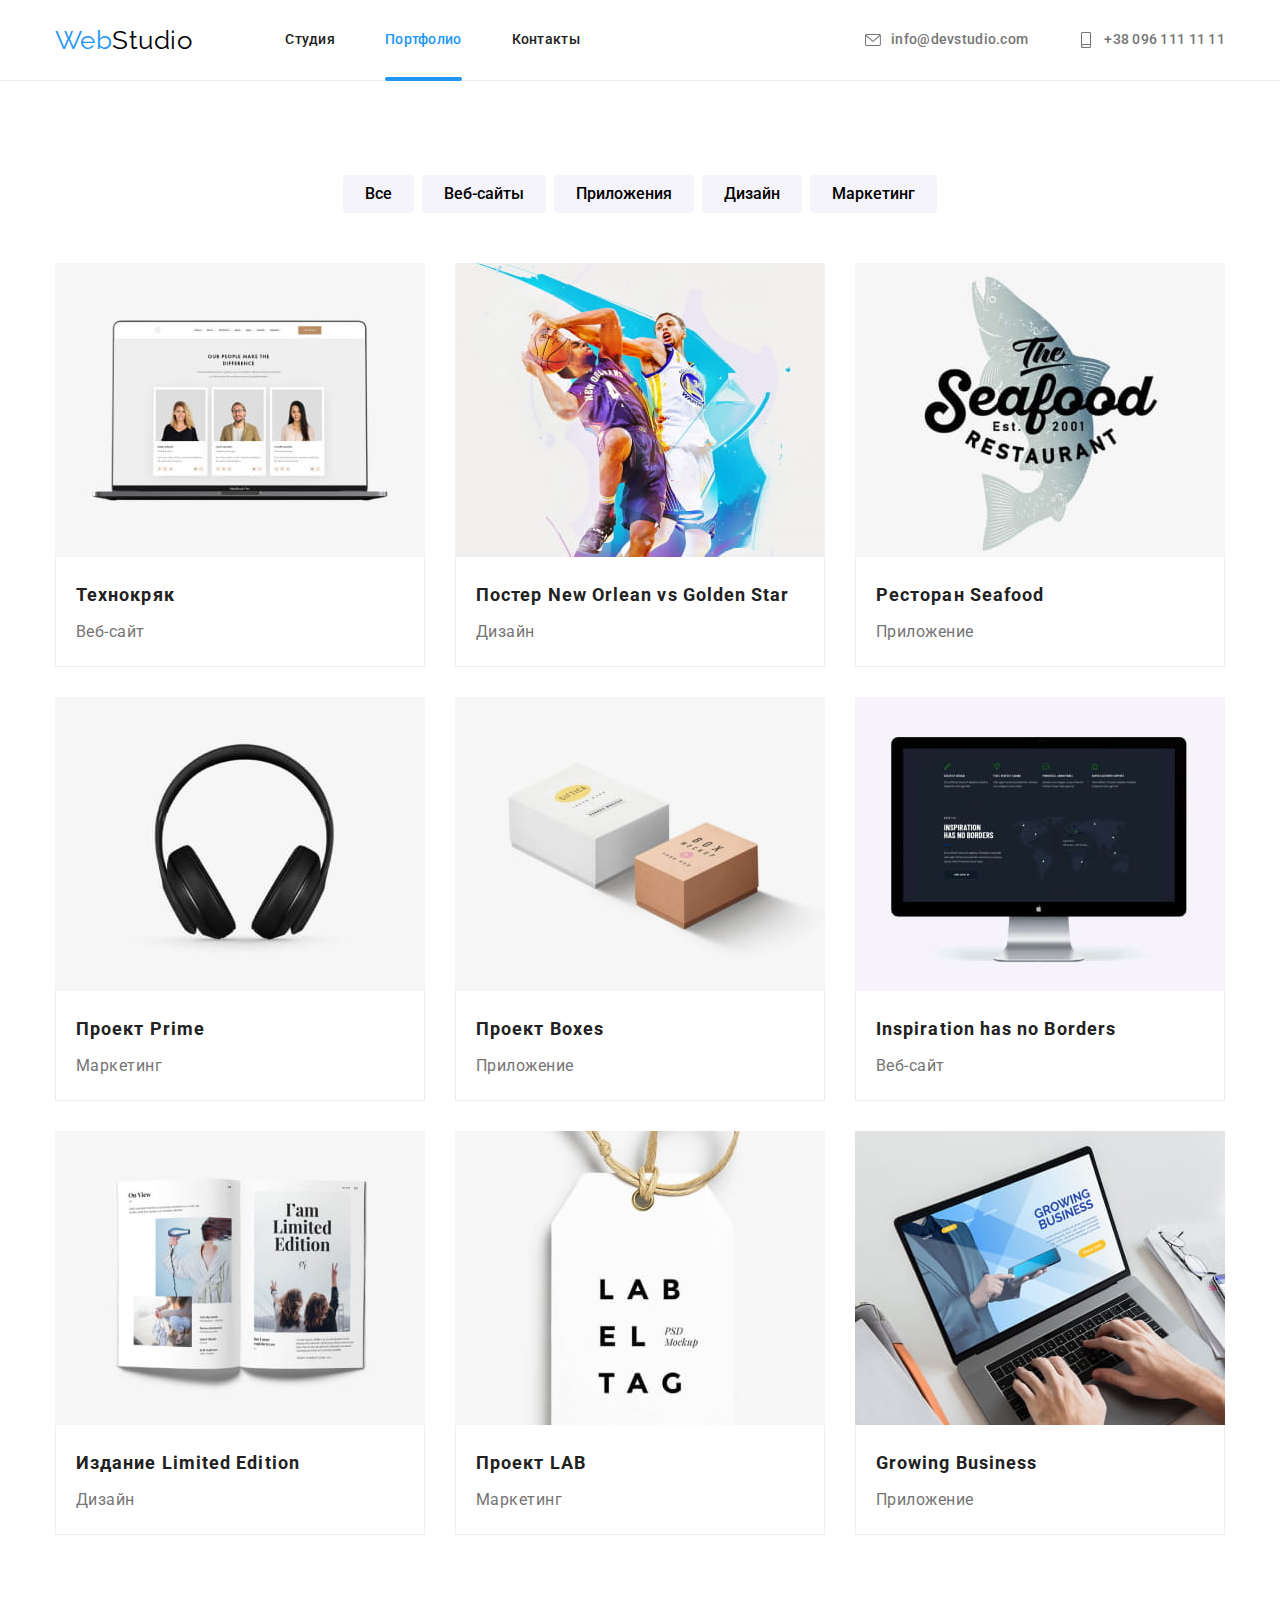
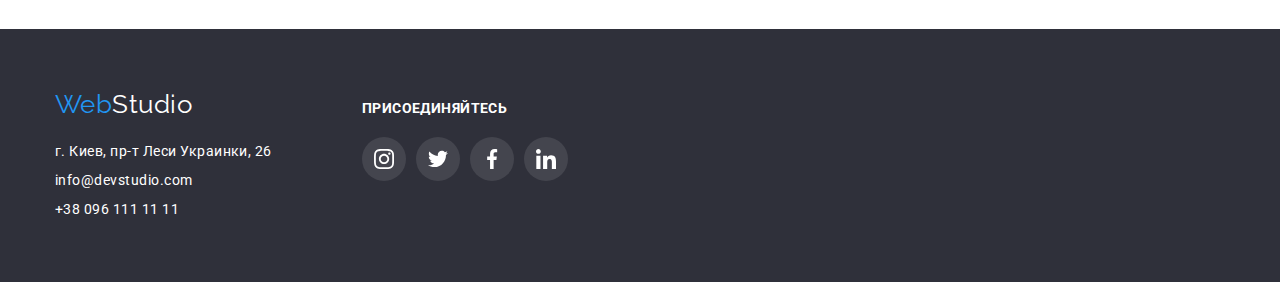
==== portfolio.html @ b2b52bb5 "clonned repo" ====
<!DOCTYPE html>
<html lang="ru">

<head>
    <meta charset="UTF-8">
    <meta http-equiv="X-UA-Compatible" content="IE=edge">
    <meta name="viewport" content="width=device-width, initial-scale=1.0">
    <title>Студия</title>
    <link rel="stylesheet"
        href="https://cdnjs.cloudflare.com/ajax/libs/modern-normalize/1.1.0/modern-normalize.min.css">
    <link rel="stylesheet" href="./css/styles.css">
    <link rel="preconnect" href="https://fonts.googleapis.com">
    <link rel="preconnect" href="https://fonts.gstatic.com" crossorigin>
    <link
        href="https://fonts.googleapis.com/css2?family=Raleway:wght@700&family=Roboto:wght@400;500;700;900&display=swap"
        rel="stylesheet">
</head>

<body>
    <header class="header-style">
        <div class="container header-container">
            <nav class="navigation">
                <a href="./index.html" class="logo"><span>Web</span>Studio</a>
                <ul class="menu">
                    <li class="item"><a href="./index.html" class="menu-link">Студия</a></li>
                    <li class="item"><a href="./portfolio.html" class="menu-link current">Портфолио</a></li>
                    <li class="item"><a href="#" class="menu-link">Контакты</a></li>
                </ul>
            </nav>
            <ul class="contact">
                <li class="item"><a href="mailto:info@devstudio.com" class="contact-link">
                        <svg class="icon-contact">
                            <use href="./images/icons.svg#icon-envelope"></use>
                        </svg>
                        info@devstudio.com</a></li>
                <li class="item"><a href="tel:+380961111111" class="contact-link">
                        <svg class="icon-contact">
                            <use href="./images/icons.svg#icon-smartphone"></use>
                        </svg>
                        +38 096 111 11 11</a></li>
            </ul>
        </div>
    </header>
    <main>
        <section class="section portfolio">
            <h1 class="portfolio-title">Портфолио</h1>
            <ul class="filter-list container">
                <li class="filter-item"><button type="button" class="filter-button">Все</button></li>
                <li class="filter-item"><button type="button" class="filter-button">Веб-сайты</button></li>
                <li class="filter-item"><button type="button" class="filter-button">Приложения</button></li>
                <li class="filter-item"><button type="button" class="filter-button">Дизайн</button></li>
                <li class="filter-item"><button type="button" class="filter-button">Маркетинг</button></li>
            </ul>
            <ul class="portfolio-list container">
                <li class="portfolio-item">
                    <div class="portfolio-thumb">
                        <a href="#" class="portfolio-link">
                            <div class="portfolio-overlay-container">
                            <img src="./images/project1.jpg" class="port-image" alt="Технокряк">
                                <div class="portfolio-overlay">
                                Ресурс предлагает комплексные предложения с разным уровнем функционала и сервисов. Все это позволит посетителю получить
                                исчерпывающие сведения о компании или частном лице.
                                </div>
                            </div>
                            <div class="portfolio-info">
                                <p class="portfolio-item-name">Технокряк</p>
                                <p class="portfolio-item-category">Веб-сайт</p>
                            </div>
                        </a>
                    </div>
                </li>
                <li class="portfolio-item">
                    <div class="portfolio-thumb">
                        <a href="#" class="portfolio-link">
                            <div class="portfolio-overlay-container">
                                <img src="./images/project2.jpg" class="port-image" alt="Постер New Orlean vs Golden Star">
                                    <div class="portfolio-overlay">
                                    Ресурс предлагает комплексные предложения с разным уровнем функционала и сервисов. Все это позволит посетителю
                                    получить
                                    исчерпывающие сведения о компании или частном лице.
                                    </div>
                            </div>
                            <div class="portfolio-info">
                                <p class="portfolio-item-name">Постер New Orlean vs Golden Star</p>
                                <p class="portfolio-item-category">Дизайн</p>
                            </div>
                        </a>
                    </div>
                        
                </li>
                <li class="portfolio-item">
                    <div class="portfolio-thumb">
                        <a href="#" class="portfolio-link">
                            <div class="portfolio-overlay-container">
                                <img src="./images/project3.jpg" class="port-image" alt="Ресторан Seafood">
                                <div class="portfolio-overlay">
                                    Ресурс предлагает комплексные предложения с разным уровнем функционала и сервисов. Все это позволит посетителю
                                    получить
                                    исчерпывающие сведения о компании или частном лице.
                                </div>
                            </div>
                            <div class="portfolio-info">
                                <p class="portfolio-item-name">Ресторан Seafood</p>
                                <p class="portfolio-item-category">Приложение</p>
                            </div>
                        </a>
                    </div>
                    
                </li>
                <li class="portfolio-item">
                    <div class="portfolio-thumb">
                        <a href="#" class="portfolio-link">
                            <div class="portfolio-overlay-container">
                                <img src="./images/project4.jpg" class="port-image" alt="Проект Prime">
                                <div class="portfolio-overlay">
                                    Ресурс предлагает комплексные предложения с разным уровнем функционала и сервисов. Все это позволит посетителю
                                    получить
                                    исчерпывающие сведения о компании или частном лице.
                                </div>
                            </div>
                            <div class="portfolio-info">
                                <p class="portfolio-item-name">Проект Prime</p>
                                <p class="portfolio-item-category">Маркетинг</p>
                            </div>
                        </a>
                    </div>
                </li>
                <li class="portfolio-item">
                    <div class="portfolio-thumb">
                        <a href="#" class="portfolio-link">
                            <div class="portfolio-overlay-container">
                                <img src="./images/project5.jpg" class="port-image" alt="Проект Boxes">
                                <div class="portfolio-overlay">
                                    Ресурс предлагает комплексные предложения с разным уровнем функционала и сервисов. Все это позволит посетителю
                                    получить
                                    исчерпывающие сведения о компании или частном лице.
                                </div>
                            </div>
                            <div class="portfolio-info">
                                <p class="portfolio-item-name">Проект Boxes</p>
                                <p class="portfolio-item-category">Приложение</p>
                            </div>
                        </a>
                    </div>
                </li>
                <li class="portfolio-item">
                    <div class="portfolio-thumb">
                        <a href="#" class="portfolio-link">
                            <div class="portfolio-overlay-container">
                                <img src="./images/project6.jpg" class="port-image" alt="Inspiration has no Borders">
                                <div class="portfolio-overlay">
                                    Ресурс предлагает комплексные предложения с разным уровнем функционала и сервисов. Все это позволит посетителю
                                    получить
                                    исчерпывающие сведения о компании или частном лице.
                                </div>
                            </div>
                            <div class="portfolio-info">
                                <p class="portfolio-item-name">Inspiration has no Borders</p>
                                <p class="portfolio-item-category">Веб-сайт</p>
                            </div>
                        </a>
                    </div>
                </li>
                <li class="portfolio-item">
                    <div class="portfolio-thumb">
                        <a href="#" class="portfolio-link">
                            <div class="portfolio-overlay-container">
                                <img src="./images/project7.jpg" class="port-image" alt="Издание Limited Edition">
                                <div class="portfolio-overlay">
                                    Ресурс предлагает комплексные предложения с разным уровнем функционала и сервисов. Все это позволит посетителю
                                    получить
                                    исчерпывающие сведения о компании или частном лице.
                                </div>
                            </div>
                            <div class="portfolio-info">
                                <p class="portfolio-item-name">Издание Limited Edition</p>
                                <p class="portfolio-item-category">Дизайн</p>
                            </div>
                        </a>
                    </div>
                </li>
                <li class="portfolio-item">
                    <div class="portfolio-thumb">
                        <a href="#" class="portfolio-link">
                            <div class="portfolio-overlay-container">
                                <img src="./images/project8.jpg" class="port-image" alt="Проект LAB">
                                <div class="portfolio-overlay">
                                    Ресурс предлагает комплексные предложения с разным уровнем функционала и сервисов. Все это позволит посетителю
                                    получить
                                    исчерпывающие сведения о компании или частном лице.
                                </div>
                            </div>
                            <div class="portfolio-info">
                                <p class="portfolio-item-name">Проект LAB</p>
                                <p class="portfolio-item-category">Маркетинг</p>
                            </div>
                        </a>
                    </div>
                </li>
                <li class="portfolio-item">
                    <div class="portfolio-thumb">
                        <a href="#" class="portfolio-link">
                            <div class="portfolio-overlay-container">
                                <img src="./images/project9.jpg" class="port-image" alt="Growing Business">
                                <div class="portfolio-overlay">
                                    Ресурс предлагает комплексные предложения с разным уровнем функционала и сервисов. Все это позволит посетителю
                                    получить
                                    исчерпывающие сведения о компании или частном лице.
                                </div>
                            </div>
                            <div class="portfolio-info">
                                <p class="portfolio-item-name">Growing Business</p>
                                <p class="portfolio-item-category">Приложение</p>
                            </div>
                        </a>
                    </div>
                </li>
            </ul>
        </section>
    </main>
    <footer class="footer">
        <div class="container header-container footer-container">
            <address class="location">
                <ul class="location-list">
                    <li><a href="./index.html" class="logo logo-footer"><span>Web</span>Studio</a></li>
                    <li class="location-list-item"><a
                            href="https://www.google.com/maps/place/%D0%B1%D1%83%D0%BB.+%D0%9B%D0%B5%D1%81%D0%B8+%D0%A3%D0%BA%D1%80%D0%B0%D0%B8%D0%BD%D0%BA%D0%B8,+26,+%D0%9A%D0%B8%D0%B5%D0%B2,+02000/@50.4265807,30.5383858,17z/data=!3m1!4b1!4m5!3m4!1s0x40d4cf0e033ecbe9:0x57a4dffefec77da0!8m2!3d50.4265807!4d30.5383858"
                            class="location-link">г. Киев, пр-т Леси Украинки, 26</a></li>
                    <li class="location-list-item"><a href="mailto:info@devstudio.com"
                            class="location-link opacity">info@devstudio.com</a></li>
                    <li class="location-list-item"><a href="tel:+380961111111" class="location-link opacity">+38 096 111 11
                            11</a>
                    </li>
                </ul>
            </address>
            <div class="footer-socials">
                <p><strong>присоединяйтесь</strong></p>
                <ul class="footer-socials-list">
                    <li class="footer-socials-item">
                        <a href="https://instagram.com" class="footer-socials-link" target="_blank"
                            aria-label="Наш Instagram">
                            <svg class="footer-icon" width="20" height="20">
                                <use href="./images/icons.svg#icon-instagram"></use>
                            </svg>
                        </a>
                    </li>
                    <li class="footer-socials-item">
                        <a href="https://twitter.com" class="footer-socials-link" target="_blank" aria-label="Наш Twitter">
                            <svg class="footer-icon" width="20" height="20">
                                <use href="./images/icons.svg#icon-twitter"></use>
                            </svg>
                        </a>
                    </li>
                    <li class="footer-socials-item">
                        <a href="https://facebook.com" class="footer-socials-link" target="_blank"
                            aria-label="Наш Facebook">
                            <svg class="footer-icon" width="20" height="20">
                                <use href="./images/icons.svg#icon-facebook"></use>
                            </svg>
                        </a>
                    </li>
                    <li class="footer-socials-item">
                        <a href="https://linkedin.com" class="footer-socials-link" target="_blank"
                            aria-label="Наш LinkedIn">
                            <svg class="footer-icon" width="20" height="20">
                                <use href="./images/icons.svg#icon-linkedin"></use>
                            </svg>
                        </a>
                    </li>
                </ul>
            </div>
    
    
        </div>
    </footer>
</body>
    
</html>
---- css/styles.css ----
@keyframes currentUnderline {
    0% {
        opacity: 0;
    }

    100% {
        opacity: 1;
    }
}

:root {
    --accent-color: #2196F3;
    --main-text-color: #212121;
    --secondary-text-color: #757575;
    --main-bg-color: #ffffff;
    --secondary-bg-color: #2f303a;
    --section-bg-color: #F5F4FA;
    --blue-button-hover: #188CE8;
    --icon-color: #AFB1B8;
}

body {
    font-family: 'Roboto', sans-serif;
    line-height: 1.14;
    letter-spacing: 0.03em;
    color: var(--main-text-color);
    background-color: var(--main-bg-color);
}

h1,h2,h3,h4,h5,h6,p,ul,ol {
    margin: 0;
    padding: 0;
}

.section {
    padding-top: 94px;
    padding-bottom: 94px;
}

.container {
    max-width: 1200px;
    margin-left: auto;
    margin-right: auto;
    padding-right: 15px;
    padding-left: 15px;
}

.header-container {
    display: flex;
    align-items: center;
    padding-top: 0px;
    padding-bottom: 0px;
}

:focus {
    outline: none;
}

.header-style {
    border-bottom: 1px solid #ECECEC;
}

.navigation {
    display: flex;
    align-items: center;
}

.logo {
    
    
    font-family: 'Raleway', sans-serif;
    text-decoration: none;
    font-size: 26px;
    line-height: 1.19;
    color: #000000;
}

.logo span {
    color: var(--accent-color);
}

.menu {
    margin-left: 93px;
    list-style: none;
    display: flex;
    align-items: center;
}

.menu-link {
    text-decoration: none;
    font-weight: 500;
    font-size: 14px;
    letter-spacing: 0.02em;
    color: var(--main-text-color);
    transition-property: color;
    transition-duration: 250ms;
    transition-timing-function: cubic-bezier(0.4, 0, 0.2, 1);
}



.menu-link:hover,
.menu-link:focus {
    color: var(--accent-color);
}

.menu .current {
    color: var(--accent-color);
}

.item {
    position: relative;
}

.current::after {
    content: '';
        position: absolute;
        left: 0;
        bottom: -1px;
        margin: 0;
        padding: 0;
        width: 100%;
        height: 4px;
    
        background-color: var(--accent-color);
        border-radius: 2px;

        animation-name: currentUnderline;
        animation-duration: 250ms;

}

.menu .menu-link {
    display: block;
    padding-top: 32px;
    padding-bottom: 32px;
}

.header-container .item + .item {
    margin-left: 50px;
}

.contact {
    list-style: none;
    display: flex;
    margin-left: auto;
}

.contact-link {
    display: flex;
    align-items: center;
    padding-top: 32px;
    padding-bottom: 32px;
    text-decoration: none;
    font-weight: 500;
    font-size: 14px;
    letter-spacing: 0.02em;
    color: var(--secondary-text-color);
    fill: var(--secondary-text-color);

    transition-property: color, fill;
    transition-duration: 250ms;
    transition-timing-function: cubic-bezier(0.4, 0, 0.2, 1);    
}

.contact-link:hover,
.contact-link:focus {
    color: var(--accent-color);
}

.item {
    display: flex;
    align-items: center;
}

.icon-contact {
    max-width: 16px;
    max-height: 16px;
    margin-right: 10px;
}

.contact-link:focus,
.contact-link:hover {
    fill: var(--accent-color);
}

/* Main page */

.hero {
    background-color: var(--secondary-bg-color);
    background-image: linear-gradient(#2F303A66, #2F303A66),
    url(../images/heroimg.jpg);
    min-height: 600px;
    background-repeat: no-repeat;
    background-position: center;
    padding-top: 200px;
    padding-bottom: 200px;
}

.hero-title {
    max-width: 696px;
    margin-right: auto;
    margin-left: auto;
    text-align: center;
    font-weight: 900;
    font-size: 44px;
    line-height: 1.36;
    letter-spacing: 0.06em;
    text-transform: uppercase;
    color: var(--main-bg-color);
}

.hero-button {
    display: block;
    margin-top: 30px;
    margin-left: auto;
    margin-right: auto;
    width: 200px;
    height: 50px;
    border-radius: 4px;
    border: 0px;
    font-family: inherit;
    font-weight: 700;
    font-size: 16px;
    line-height: 1.88;
    letter-spacing: 0.06em;
    color: var(--main-bg-color);
    background-color: var(--accent-color);
    transition-property: background-color;
    transition-duration: 250ms;
    transition-timing-function: cubic-bezier(0.4, 0, 0.2, 1);
    cursor: pointer;
}

.hero-button:hover,
.hero-button:focus {
    background-color: var(--blue-button-hover);
}

.offer-title {
    position: absolute;
    width: 1px;
    height: 1px;
    margin: -1px;
    border: 0;
    padding: 0;
    white-space: nowrap;
    clip-path: inset(100%);
    clip: rect(0 0 0 0);
    overflow: hidden;
}

.flex-list {
    list-style: none;
    display: flex;
}

.flex-list .list-item + .list-item {
    margin-left: 30px;
}

.offer-list-title {
    margin-top: 30px;
    font-size: 14px;
    text-transform: uppercase;
}

.offer-list-text {
    margin-top: 10px;
    font-size: 14px;
    line-height: 1.71;
    color: var(--secondary-text-color);
}

.offer-icon-holder {
    display: flex;
    width: 100%;
    height: 120px;
    justify-content: center;
    align-items: center;
    background-color: var(--section-bg-color);
    border-radius: 4px;
}

.duties {
    padding-top: 0px;
}

.duties-title {
    font-size: 36px;
    line-height: 1.17;
    text-align: center;
}

.duties-list {
    list-style: none;
    margin-top: 50px;
}

.duties-list .list-item {
    position: relative;
}

.duties-label {
    position: absolute;
    bottom: 0;
    z-index: 2;

    width: 100%;
    padding-top: 27px;
    padding-bottom: 27px;

    font-weight: 700;
    font-size: 14px;
    line-height: 1.14;
    text-align: center;
    
    text-transform: uppercase;
    background-color: #2F303ACC;
        
    color: var(--main-bg-color);
}

.duties-link {
    display: block;
}

.team {
    background-color: var(--section-bg-color);
}



.team-card {
    flex-basis: 270px;
    box-shadow: 0px 1px 3px rgba(0, 0, 0, 0.12), 0px 1px 1px rgba(0, 0, 0, 0.14), 0px 2px 1px rgba(0, 0, 0, 0.2);
    border-radius: 0px 0px 4px 4px;
    background-color: var(--main-bg-color);
}

.team-photo {
    display: block;
    max-width: 270px;
    border: 0px;
}

.team-info {
    padding-top: 30px;
    padding-bottom: 30px;
    padding-left: 32px;
    padding-right: 32px;
}

.team-title {
    font-size: 36px;
    line-height: 1.17;
    text-align: center;
}

.team-list {
    list-style: none;
    margin-top: 50px;
}

.team-list-item {
    background-color: var(--main-bg-color)
}

.team-name {
    font-weight: 500;
    font-size: 16px;
    line-height: 1.19;
    text-align: center;
}

.team-position {
    margin-top: 10px;
    font-size: 16px;
    line-height: 1.19;
    text-align: center;
    color: var(--secondary-text-color);
}

.team-socials-list {
    margin-top: 16px;
    list-style: none;
    display: flex;
}

.team-socials-item {
    display: inline-block;
    width: 44px;
    height: 44px;
}

.team-socials-list .team-socials-item + .team-socials-item {
    margin-left: 10px;
}

.team-socials-link {
    display: flex;
    width: 100%;
    height: 100%;
    justify-content: center;
    align-items: center;
    fill: var(--icon-color);
    background-color: var(--main-bg-color);
    border-radius: 50%;
    transition-property: background-color, fill;
    transition-duration: 250ms;
    transition-timing-function: cubic-bezier(0.4, 0, 0.2, 1);
}

.team-socials-link:hover,
.team-socials-link:focus {
    background-color: var(--accent-color);
    fill: var(--main-bg-color);
    border-radius: 50%;
}

.clients-title {
    font-size: 36px;
    line-height: 1.17;
    text-align: center;
}

.clients-list {
    margin-top: 50px;
}

.clients-item {
    flex-basis: calc((100% - 150px) / 6);
}

.clients-link {
    display: flex;
    max-width: 100%;
    height: 92px;
    justify-content: center;
    align-items: center;
    border: 1px solid var(--icon-color);
    border-radius: 4px;
    fill: var(--icon-color);

    transition-property: border, fill;
    transition-duration: 250ms;
    transition-timing-function: cubic-bezier(0.4, 0, 0.2, 1); 
}

.clients-list .clients-item + .clients-item {
    margin-left: 30px;
}

.clients-link:focus,
.clients-link:hover {
    border: 1px solid var(--accent-color);
    fill: var(--accent-color);
}

.backdrop {
    position: fixed;
    top: 0;
    left: 0;
    z-index: 999;
    
    width: 100%;
    height: 100%;
    background-color: #00000033;

    opacity: 1;

    transition-property: opacity, visibility;
    transition-duration: 250ms;
    transition-timing-function: (0.4, 0, 0.2, 1);

}

.backdrop.is-hidden {
    visibility: hidden;
    opacity: 0;
    pointer-events: none;
}



.modal {
    position: absolute;
    width: 528px;
    height: 581px;
    max-width: 95vh;
    max-height: 95vh;

    

    top: 50%;
    left: 50%;

    border-radius: 4px;
    background-color: var(--main-bg-color);

    box-shadow: 0px 1px 3px rgba(0, 0, 0, 0.12), 0px 1px 1px rgba(0, 0, 0, 0.14), 0px 2px 1px rgba(0, 0, 0, 0.2);

    transform: translate(-50%, -50%) scale(1);
    transition-property: transform;
    transition-duration: 250ms;
    transition-timing-function: (0.4, 0, 0.2, 1);

}

.backdrop.is-hidden .modal {
    transform: translate(-50%, -50%) scale(1.1);
    
}

.close-button {
    position: absolute;
    top: 8px;
    right: 8px;

    display: flex;
    width: 30px;
    height: 30px;

    justify-content: center;
    align-items: center;

    
    background-color: var(--main-bg-color);
    border: 1px solid #0000001A;
    border-radius: 50%;
    fill: #000000;

    transition-property: fill;
    transition-duration: 250ms;
    transition-timing-function: cubic-bezier(0.4, 0, 0.2, 1);

}

.close-button:hover {
    cursor: pointer;
    fill: var(--accent-color);
}


/* footer */

.footer {
    padding-top: 60px;
    padding-bottom: 60px;
    background-color: var(--secondary-bg-color);
}

.logo-footer {
    color: var(--main-bg-color);
    display: block;
    margin-bottom: 20px;
}

.location {
    font-style: normal;
    
}

.location-list {
    list-style: none;
}

.location-list-item {
    display: block;
}


.location .location-list-item + .location-list-item {
    margin-top: 5px;
}

.location-link {
    display: inline-block;
    text-decoration: none;
    font-size: 14px;
    line-height: 1.71;
    
    color: var(--main-bg-color);

    transition-property: color;
    transition-duration: 250ms;
    transition-timing-function: cubic-bezier(0.4, 0, 0.2, 1);
}

.location-link-opacity {
    opacity: 0.6;
}

.location-link:hover,
.location-link:focus {
    color: var(--accent-color);
}

.footer-socials {
    margin-left: 90px;
    align-items: flex-start;
}

.footer-container {
    align-items: baseline;
}

.footer-socials p {
    font-size: 14px;
    line-height: 1.14;
    letter-spacing: 0.03em;
    text-transform: uppercase;
    color: var(--main-bg-color);
}

.footer-socials-list {
    margin-top: 20px;
    list-style: none;
    display: flex;
}

.footer-socials-item {
    display: inline-block;
    width: 44px;
    height: 44px;
}

.footer-socials-list .footer-socials-item + .footer-socials-item {
    margin-left: 10px;
}

.footer-socials-link {
    display: flex;
    width: 100%;
    height: 100%;
    justify-content: center;
    align-items: center;
    fill: var(--main-bg-color);

    background-color: rgba(255, 255, 255, 0.1);
    border-radius: 50%;

    transition-property: background-color;
    transition-duration: 250ms;
    transition-timing-function: cubic-bezier(0.4, 0, 0.2, 1);
}

.footer-socials-link:hover,
.footer-socials-link:focus {
    background-color: var(--accent-color);
    border-radius: 50%;
}


/* Portfolio */

.portfolio-title {
    position: absolute;
    width: 1px;
    height: 1px;
    margin: -1px;
    border: 0;
    padding: 0;
    white-space: nowrap;
    clip-path: inset(100%);
    clip: rect(0 0 0 0);
    overflow: hidden;
}

.filter-list {
    list-style: none;
    display: flex;
    justify-content: center;
}

.filter-list .filter-item + .filter-item {
    margin-left: 8px;
}

.filter-button {
    padding-top: 6px;
    padding-right: 22px;
    padding-bottom: 6px;
    padding-left: 22px;
    border-radius: 4px;
    border: 0px solid black;
    font-family: inherit;
    font-weight: 500;
    font-size: 16px;
    line-height: 1.62;
    background-color: var(--section-bg-color);
    cursor: pointer;

    transition-property: color, background-color, box-shadow;
    transition-duration: 250ms;
    transition-timing-function: cubic-bezier(0.4, 0, 0.2, 1);
}

.filter-button:hover,
.filter-button:focus {
    color: var(--main-bg-color);
    background-color: var(--accent-color);
    box-shadow: 0px 3px 1px rgba(0, 0, 0, 0.1), 0px 1px 2px rgba(0, 0, 0, 0.08), 0px 2px 2px rgba(0, 0, 0, 0.12);
}

.portfolio-list {
    list-style: none;
    margin-top: 50px;
    display: flex;
    flex-wrap: wrap;
}

.portfolio-item {
    flex-basis: calc((100% - 60px) / 3);
    margin-left: 30px;
    margin-bottom: 30px;
}

.portfolio-thumb {
}

.portfolio-overlay-container {
    position: relative;
    width: 100%;
    height: 100%;
    overflow: hidden;
}

.portfolio-overlay {
    position: absolute;
    bottom: 0;
    width: 100%;
    height: 100%;
    padding: 63px 24px;

    font-size: 18px;
    line-height: 1.56;

    color: var(--main-bg-color);
    background-color: #2196F3E5;
    

    transform: translateY(101%);
    transition-property: transform;
    transition-duration: 250ms;
    transition-timing-function: cubic-bezier(0.4, 0, 0.2, 1);
}



.portfolio-item:nth-child(3n+1) {
    margin-left: 0px;
}

.portfolio-item:nth-last-child(-n+3) {
    margin-bottom: 0px;
}

.portfolio-info {
    padding-top: 20px;
    padding-right: 24px;
    padding-bottom: 19px;
    padding-left: 20px;
    
    border: 1px solid #EEEEEE;
    border-top: 0px solid transparent;
}

.portfolio-link {
    

    display: block;
    width: 100%;
    height: 100%;
    text-decoration: none;
    color: inherit;

    transition-property: box-shadow;
    transition-duration: 250ms;
    transition-timing-function: cubic-bezier(0.4, 0, 0.2, 1);
}


.portfolio-link:focus,
.portfolio-link:hover {

    box-shadow: 0px 1px 1px rgba(0, 0, 0, 0.12), 0px 4px 4px rgba(0, 0, 0, 0.06), 1px 4px 6px rgba(0, 0, 0, 0.16);
}

.portfolio-link:hover .portfolio-overlay,
.portfolio-link:focus .portfolio-overlay {
    transform: translateY(0);
}

.port-image {
    display: block;
    max-width: 100%;
    height: auto;
}

.portfolio-item-name {
    font-weight: 700;
    font-size: 18px;
    line-height: 2;
    letter-spacing: 0.06em;
}

.portfolio-item-category {
    margin-top: 4px;
    font-size: 16px;
    line-height: 1.88;
    color: var(--secondary-text-color);
}
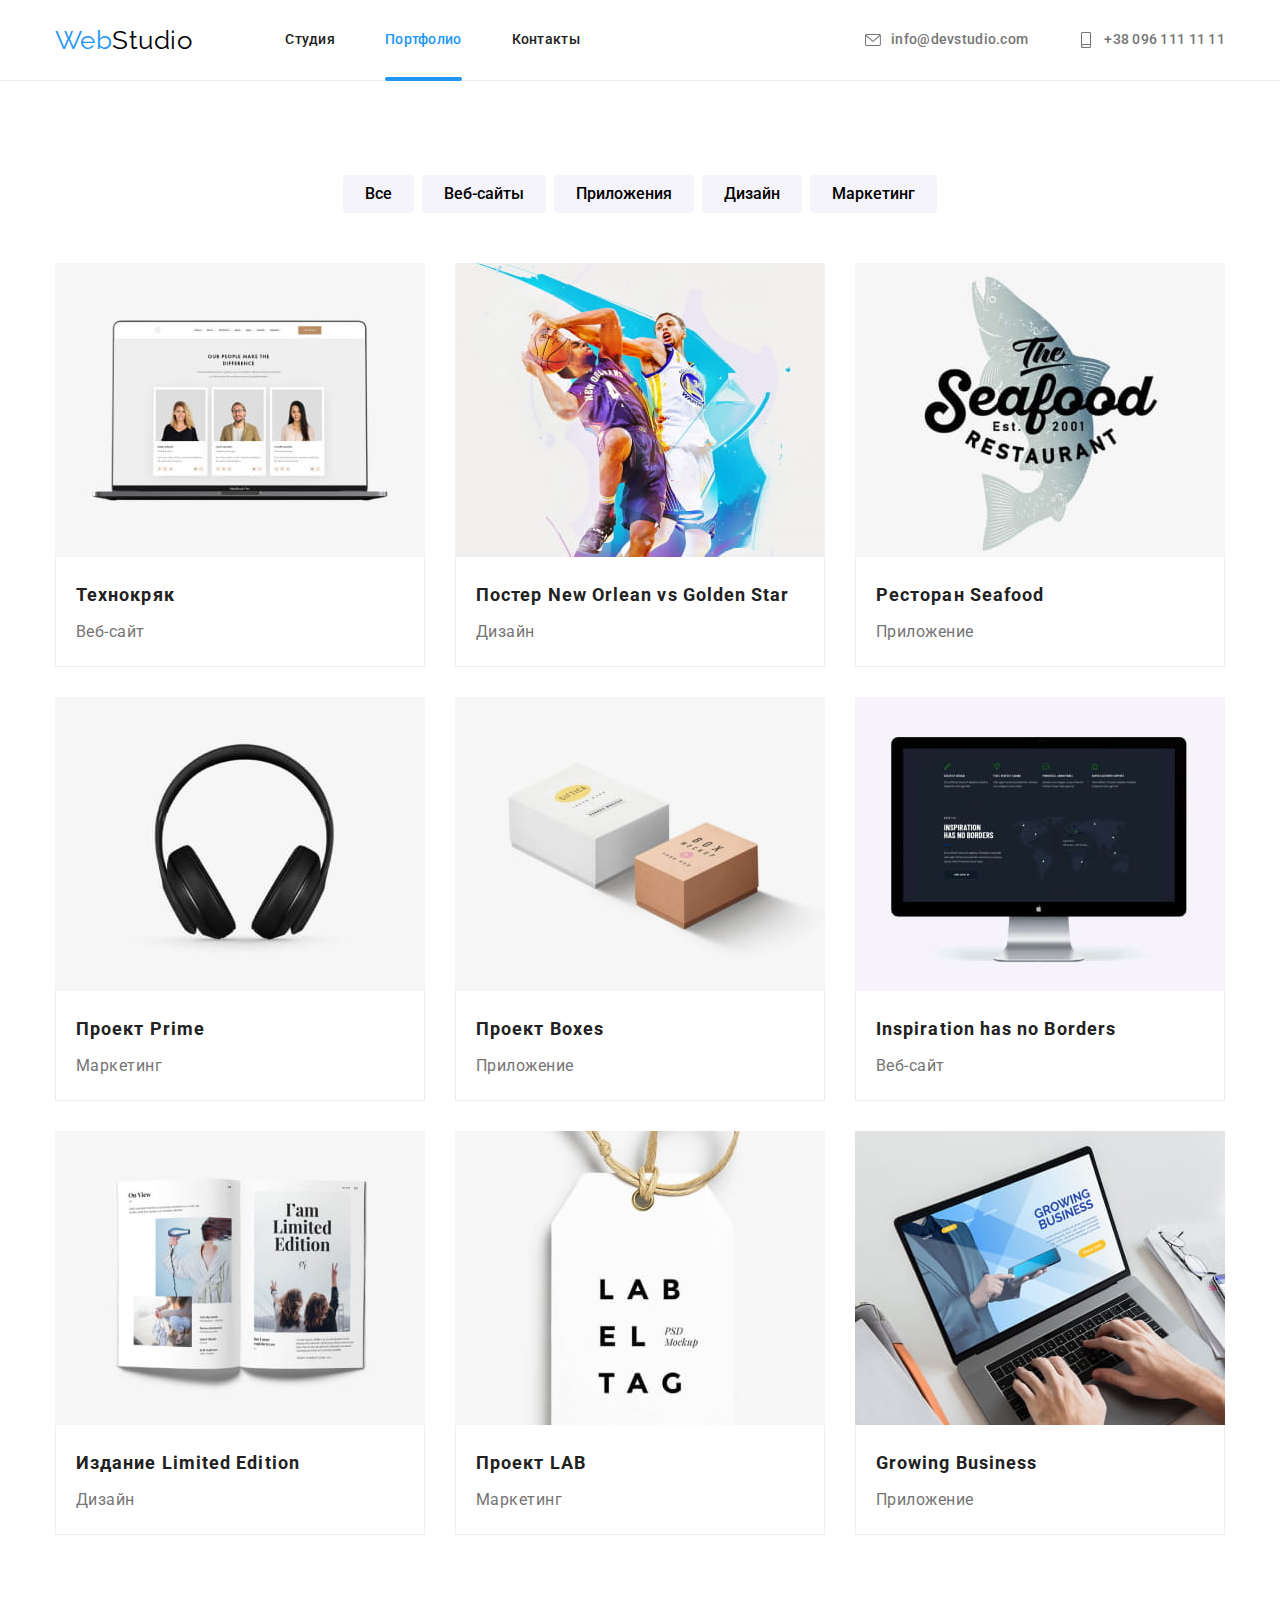
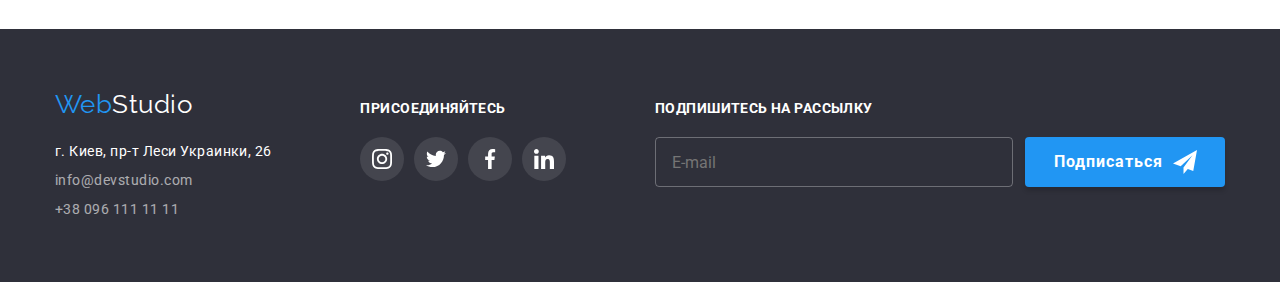
==== commit 4ef16bf6: "done svg-check" ====
--- a/portfolio.html
+++ b/portfolio.html
@@ -227,14 +227,14 @@
                             href="https://www.google.com/maps/place/%D0%B1%D1%83%D0%BB.+%D0%9B%D0%B5%D1%81%D0%B8+%D0%A3%D0%BA%D1%80%D0%B0%D0%B8%D0%BD%D0%BA%D0%B8,+26,+%D0%9A%D0%B8%D0%B5%D0%B2,+02000/@50.4265807,30.5383858,17z/data=!3m1!4b1!4m5!3m4!1s0x40d4cf0e033ecbe9:0x57a4dffefec77da0!8m2!3d50.4265807!4d30.5383858"
                             class="location-link">г. Киев, пр-т Леси Украинки, 26</a></li>
                     <li class="location-list-item"><a href="mailto:info@devstudio.com"
-                            class="location-link opacity">info@devstudio.com</a></li>
-                    <li class="location-list-item"><a href="tel:+380961111111" class="location-link opacity">+38 096 111 11
-                            11</a>
+                            class="location-link location-link-opacity">info@devstudio.com</a></li>
+                    <li class="location-list-item"><a href="tel:+380961111111"
+                            class="location-link location-link-opacity">+38 096 111 11 11</a>
                     </li>
                 </ul>
             </address>
             <div class="footer-socials">
-                <p><strong>присоединяйтесь</strong></p>
+                <p class="footer-cta"><strong>присоединяйтесь</strong></p>
                 <ul class="footer-socials-list">
                     <li class="footer-socials-item">
                         <a href="https://instagram.com" class="footer-socials-link" target="_blank"
@@ -268,6 +268,21 @@
                         </a>
                     </li>
                 </ul>
+            </div>
+            <div class="footer-subscribe">
+                <p class="footer-cta"><strong>подпишитесь на рассылку</strong></p>
+    
+                <form>
+                    <label class="subscribe-form">
+                        <input type="email" name="email" class="subscribe-input" placeholder="E-mail">
+                        <div class="subscribe-button-send">
+                            <button type="submit" class="hero-button subscribe-button">Подписаться</button>
+                            <svg class="subscribe-icon" width="24" height="24">
+                                <use href="./images/icons.svg#icon-send"></use>
+                            </svg>
+                        </div>
+                    </label>
+                </form>
             </div>
     
     
--- a/css/styles.css
+++ b/css/styles.css
@@ -32,6 +32,17 @@
     padding: 0;
 }
 
+.visually-hidden {
+    position: absolute;
+    width: 1px;
+    height: 1px;
+    margin: -1px;
+    border: 0;
+    padding: 0;
+    clip: rect(0 0 0 0);
+    overflow: hidden;
+}
+
 .section {
     padding-top: 94px;
     padding-bottom: 94px;
@@ -53,7 +64,8 @@
 }
 
 :focus {
-    outline: none;
+    /* outline: none; */
+    outline-style: none;
 }
 
 .header-style {
@@ -226,6 +238,9 @@
     letter-spacing: 0.06em;
     color: var(--main-bg-color);
     background-color: var(--accent-color);
+
+    box-shadow: 0px 4px 4px rgba(0, 0, 0, 0.15);
+
     transition-property: background-color;
     transition-duration: 250ms;
     transition-timing-function: cubic-bezier(0.4, 0, 0.2, 1);
@@ -471,7 +486,7 @@
 
     transition-property: opacity, visibility;
     transition-duration: 250ms;
-    transition-timing-function: (0.4, 0, 0.2, 1);
+    transition-timing-function: cubic-bezier(0.4, 0, 0.2, 1);
 
 }
 
@@ -487,8 +502,10 @@
     position: absolute;
     width: 528px;
     height: 581px;
-    max-width: 95vh;
-    max-height: 95vh;
+    /* max-width: 95vh;
+    max-height: 95vh; */
+
+    padding: 40px;
 
     
 
@@ -497,20 +514,178 @@
 
     border-radius: 4px;
     background-color: var(--main-bg-color);
+    
 
     box-shadow: 0px 1px 3px rgba(0, 0, 0, 0.12), 0px 1px 1px rgba(0, 0, 0, 0.14), 0px 2px 1px rgba(0, 0, 0, 0.2);
 
     transform: translate(-50%, -50%) scale(1);
     transition-property: transform;
     transition-duration: 250ms;
-    transition-timing-function: (0.4, 0, 0.2, 1);
+    transition-timing-function: cubic-bezier(0.4, 0, 0.2, 1);
 
 }
 
 .backdrop.is-hidden .modal {
     transform: translate(-50%, -50%) scale(1.1);
-    
-}
+}
+
+.modal-header {
+    display: block;
+    margin-bottom: 2px;
+    font-weight: 700;
+    font-size: 20px;
+    line-height: 1.15;
+    text-align: center;
+}
+
+.modal-form {
+    position: relative;
+    display: flex;
+    flex-direction: column;
+    margin-top: 26px; 
+    
+}
+
+.modal-label {
+    position: absolute;
+    top: -18px;
+    left: 0;
+    font-size: 12px;
+    line-height: 1.17;
+    color: var(--secondary-text-color);
+    letter-spacing: 0.01em;
+}
+
+.modal-input {
+    display: block;
+    width: 100%;
+    
+    /* height: 40px; */
+    /* margin-top: 20px; */
+    padding: 11px;
+    padding-left: 42px;
+    border: 1px solid #21212133;
+    border-radius: 4px;
+    resize: none;
+
+    transition-property: border;
+    transition-duration: 250ms;
+    transition-timing-function: cubic-bezier(0.4, 0, 0.2, 1);
+}
+
+.modal-icon {
+    position: absolute;
+    top: 50%;
+    transform: translateY(-50%);
+    left: 9px;
+
+    fill: var(--main-text-color);
+    transition-property: fill;
+    transition-duration: 250ms;
+    transition-timing-function: cubic-bezier(0.4, 0, 0.2, 1);
+}
+
+
+.modal-input:focus {
+    border: 1px solid var(--accent-color);
+}
+
+.modal-input:hover {
+    border-color: var(--accent-color);
+}
+
+
+.modal-input:focus + .modal-icon {
+    fill: var(--accent-color);
+}
+
+.modal-input:hover+.modal-icon {
+    fill: var(--accent-color);
+}
+
+.modal-comment {
+    padding-left: 16px;
+    height: 120px;
+}
+
+.modal-comment::placeholder {
+    font-size: 14px;
+    line-height: 1.14;
+    letter-spacing: 0.01em;
+    color: #75757580;
+}
+
+
+.terms {
+   
+    text-align: center;
+    /* margin-top: 10px; */
+}
+
+.modal-checkbox-label {
+    display: flex;
+    align-items: center;
+    justify-content: center;
+    
+    margin-top: 20px;
+    margin-left: auto;
+    margin-right: auto;
+
+    color: var(--secondary-text-color);
+    font-size: 14px;
+    line-height: 1.71;
+}
+
+
+.terms-link {
+    display: inline-block;
+    color: var(--accent-color);
+
+    transition-property: color;
+    transition-duration: 250ms;
+    transition-timing-function: cubic-bezier(0.4, 0, 0.2, 1);
+    
+    
+}
+
+.terms-link:focus {
+    color: var(--blue-button-hover);
+    
+}
+
+.modal-check {
+    margin-right: 7px;
+    fill: transparent;
+}
+
+.modal-checkbox + .modal-check {
+    stroke: #212121;
+    stroke-width: 2px;
+        
+    transition-property: stroke, fill;
+    transition-duration: 250ms;  
+}
+
+.modal-checkbox:hover+.modal-check {
+    stroke: var(--accent-color);
+}
+
+.modal-checkbox:checked+.modal-check {
+    fill: var(--accent-color);
+    stroke: var(--accent-color);
+
+}
+
+.modal-checkbox:focus+.modal-check {
+    stroke: var(--accent-color);
+
+}
+
+.modal-checkbox:focus:checked+.modal-check {
+    fill: var(--accent-color);
+
+}
+
 
 .close-button {
     position: absolute;
@@ -536,7 +711,8 @@
 
 }
 
-.close-button:hover {
+.close-button:hover,
+.close-button:focus {
     cursor: pointer;
     fill: var(--accent-color);
 }
@@ -597,15 +773,16 @@
 }
 
 .footer-socials {
-    margin-left: 90px;
+    /* margin-left: 90px; */
     align-items: flex-start;
 }
 
 .footer-container {
     align-items: baseline;
-}
-
-.footer-socials p {
+    justify-content: space-between;
+}
+
+.footer-cta {
     font-size: 14px;
     line-height: 1.14;
     letter-spacing: 0.03em;
@@ -649,6 +826,51 @@
 .footer-socials-link:focus {
     background-color: var(--accent-color);
     border-radius: 50%;
+}
+
+.footer-subscribe {
+    /* margin-left: 93px; */
+}
+
+.subscribe-form {
+    display: flex;
+    align-items: center;
+    margin-top: 20px;
+    
+}
+
+.subscribe-input {
+    
+    display: block;
+    width: 358px;
+    height: 50px;
+    margin-right: 12px;
+    padding: 16px;
+    border: 1px solid #FFFFFF4D;
+    border-radius: 4px;
+    color: var(--main-bg-color);
+    background-color: inherit;
+
+}
+
+.subscribe-button-send {
+    position: relative;
+    margin-top: 0;
+}
+
+.subscribe-button {
+    margin-top: 0;
+    padding-left: 29px;
+    padding-right: 62px;
+}
+
+.subscribe-icon {
+    position: absolute;
+    top: 50%;
+    transform: translateY(-50%);
+    right: 28px;
+
+    fill: var(--main-bg-color);
 }
 
 
